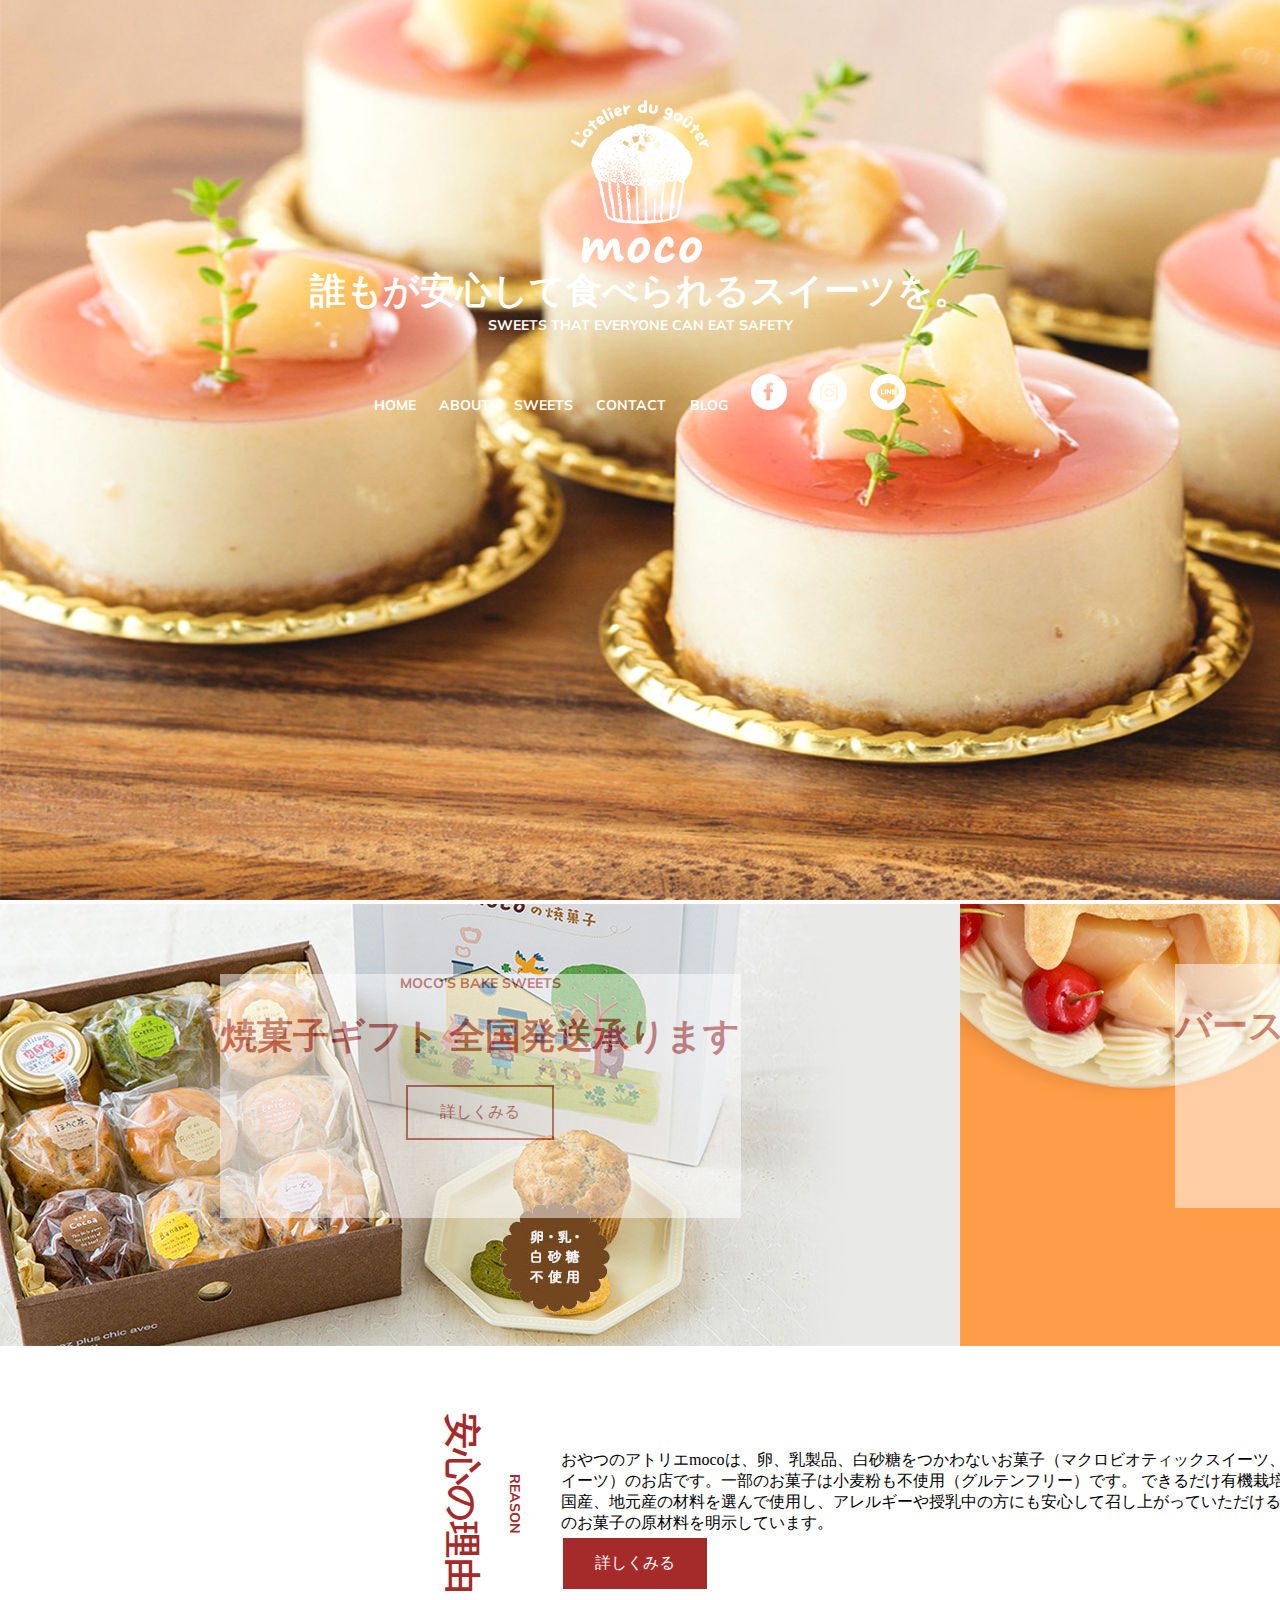
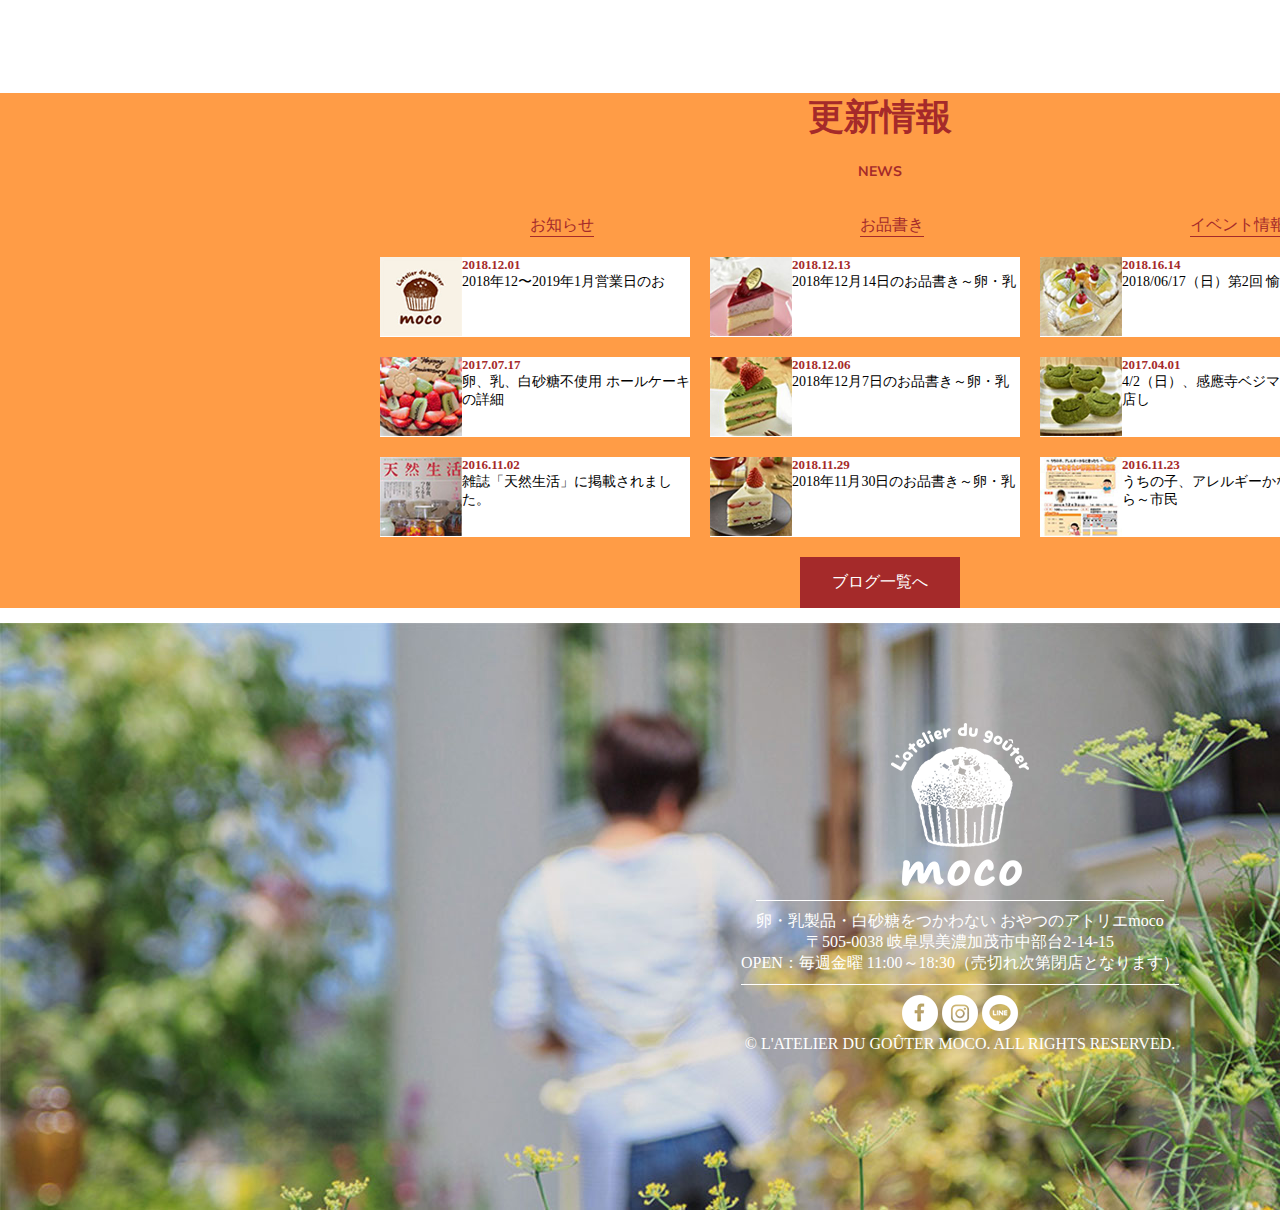
==== Duong Gia Linh/index.html @ c51d305a "Learn attribute css and html" ====
<!DOCTYPE HTML>
<html>

<head>
    <meta charset=UTF-8>
    <link rel="stylesheet" type="text/css" href="style.css" />
    <title>Dessert Food Website</title>
</head>

<body>
    <!--header-->
    <header>
        <div class="wrapper">
            <img class="myslide" name="slide"/>
            <div class="text-wrapper">
                <img src="img/logo.png" />
                <h1 class="font-YuMincho">誰もが安心して食べられるスイーツを。</h1>
                <h2 class="text-English">SWEETS THAT EVERYONE CAN EAT SAFETY</h2>
                <ul class="nav">
                    <li><a href="index.html">HOME</a></li>
                    <li><a>ABOUT</a></li>
                    <li><a href="sweets.html">SWEETS</a></li>
                    <li><a>CONTACT</a></li>
                    <li><a>BLOG</a></li>
                    <li><a class="icon" href="#"><img src="./img/fb.png"></a></li>
                    <li><a class="icon" href="#"><img src="./img/insta.png"></a></li>
                    <li><a class="icon" href="#"><img src="./img/line.png"></a></li>
                </ul>
                </div>
            </div>
    </header>

    <!--Content-->

    <div class="divmoco">
        <div class="left">
            <img src="./img/img_index/bg_bake-left.jpg" />
            <img class="imglabel" src="./img/img_index/labelright.png">
            <div class="text-wrapperleft border">
                <h1 class="article text-English">MOCO'S BAKE SWEETS</h1>
                <h2 class="article font-YuMincho">焼菓子ギフト
                    全国発送承ります</h2>
                <button class="button button1">詳しくみる</button>
            </div>
        </div class="right">
        <img src="./img/img_index/bg_bake-right.jpg" />
        <div class="text-wrapperright border">
            <h1 class="article text-English">MOCO'S ORIGINAL BIRTHDAY CAKE</h1>
            <h2 class="article font-YuMincho">バースデーケーキ
                ご予約承ります</h2>
            <button class="button button1">詳しくみる</button>
        </div>

        <div>

            <div class="centered">
                <div class="text-rotate">
                    <h1 class="article text-English">REASON</h1>
                    <h2 class="article font-YuMincho">安心の理由</h2>
                </div>
                <p class="content-small-fontsize">おやつのアトリエmocoは、卵、乳製品、白砂糖をつかわないお菓子（マクロビオティックスイーツ、ビーガンスイーツ）のお店です。一部のお菓子は小麦粉も不使用（グルテンフリー）です。
                    できるだけ有機栽培や無農薬、国産、地元産の材料を選んで使用し、アレルギーや授乳中の方にも安心して召し上がっていただけるよう、すべてのお菓子の原材料を明示しています。</p>
                <button class="button">詳しくみる</button>
            </div>


            <div class="section-news ">
                <div class="centered">
                    <h2 class="article font-YuMincho">更新情報</h2>
                    <h3 class="article text-English">NEWS</h3>
                    <div class="flex-column">
                        <div class="column-1">
                            <p class="underline">お知らせ</p>
                            <div class="bordernews">
                                <img class="imgnews" src="./img/img_index/box1-1.jpg">
                                <p class="date">2018.12.01</p>
                                <p>2018年12〜2019年1月営業日のお</p>
                            </div>
                            
                                <div class="bordernews">
                                    <img class="imgnews" src="./img/img_index/box1-2.jpg">
                                    <p class="date">2017.07.17</p>
                                    <p>卵、乳、白砂糖不使用 ホールケーキの詳細</p>
                                </div>
                            
                            <div class="bordernews">
                                <img class="imgnews" src="./img/img_index/box1-3.jpg">
                                <p class="date ">2016.11.02</p>
                                <p>雑誌「天然生活」に掲載されました。</p>
                            </div>
                        </div>

                        <div class=" column-2">
                            <p class="underline">お品書き</p>
                            <div class="bordernews">
                                <img class="imgnews" src="./img/img_index/box2-1.jpg">
                                <p class="date">2018.12.13</p>
                                <p >2018年12月14日のお品書き～卵・乳</p>
                            </div>
                            <div class="bordernews">
                                <img class="imgnews" src="./img/img_index/box2-2.jpg">
                                <p class="date">2018.12.06</p>
                                <p>2018年12月7日のお品書き～卵・乳</p>
                            </div>
                            <div class="bordernews">
                                <img class="imgnews" src="./img/img_index/box2-3.jpg">
                                <p class="date">2018.11.29</p>
                                <p >2018年11月30日のお品書き～卵・乳</p>
                            </div>
                        </div>

                        <div class="column-3">
                            <p class="underline">イベント情報</p>
                            <div class="bordernews">
                                <img class="imgnews" src="./img/img_index/box3-1.jpg">
                                <p class="date">2018.16.14</p>
                                <p>2018/06/17（日）第2回 愉しい</p>
                            </div>
                            <div class="bordernews">
                                <img class="imgnews" src="./img/img_index/box3-2.jpg">
                                <p class="date">2017.04.01</p>
                                <p>4/2（日）、感應寺ベジマルシェに出店し</p>
                            </div>
                            <div class="bordernews">
                                <img class="imgnews" src="./img/img_index/box3-3.jpg">
                                <p class="date">2016.11.23</p>
                                <p>うちの子、アレルギーかなと思ったら～市民</p>
                            </div>
                        </div>
                    </div>
                    <button class="button button-center">ブログ一覧へ</button>
                </div>
            </div>
            <!--footer-->
            <footer>
                <div class="wrapper">
                    <img src="./img/footer.jpg" />
                    <div class="text-wrapper content-small-fontsize">
                        <img src="img/logo.png" />
                        <p><span class="overline">卵・乳製品・白砂糖をつかわない おやつのアトリエmoco</span></p>
                        <p>〒505-0038 岐阜県美濃加茂市中部台2-14-15</p>
                        <p><span class="underline">OPEN：毎週金曜 11:00～18:30（売切れ次第閉店となります）</span></p>
                        <p class="list-icon">
                            <a class="icon" href="#"><img src="./img/fb.png"></a>
                            <a class="icon" href="#"><img src="./img/insta.png"></a>
                            <a class="icon" href="#"><img src="./img/line.png"></a>
                        </p>
                        <p>© L'ATELIER DU GOÛTER MOCO. ALL RIGHTS RESERVED.</p>
                    </div>
                </div>
            </footer>
            <!--Scripts-->
            <script src="scripts.js"></script>
</body>

</html>
---- Duong Gia Linh/style.css ----
@import url('https://fonts.googleapis.com/css?family=Muli');


* {
    margin: 0;
    padding: 0;
}

.wrapper {
    position: relative;
    background-repeat: no-repeat;
    background-size: cover;
}

header,footer {
    color: white;
}
.myslide{
    height: 100vh;
    width: 1920px;
}
.divmoco {
    position: relative;
    width: 1920px;
    height: 424px;
}



body {
    background-color: white;
    text-decoration: none;
    font-family: 'Yu Gothic', san-serif;
    font-weight: 500;
    font-size: 14px;
}


.text-center {
    width: 700px;
    margin-left: auto;
    margin-right: auto;
}



.right {
    position: relative;
    width: 960px;
    float: right;

}

.text-wrapperright {
    position: absolute;
    top: 40px;
    bottom: 0;
    left: 950px;
    right: 0;
    margin: 20px auto;
    text-align: center;
}

.nav a {
    display: inline-block;
    padding: 10px;
    margin-top: 30px;
}

.text-English{
    text-decoration: none;
    font-family: 'Muli', sans-serif;
    font-weight: bold;
    font-size: 14px;
}

a {
    color: white;
    text-decoration: none;
    font-family: 'Muli', sans-serif;
    font-weight: bold;
    font-size: 14px;
}

.nav li {
    display: inline;
}

.article {
    color: brown;
    text-align: center;
    padding-bottom: 20px;
}

.article-Sweet {
    color: brown;
    font-size: 36px;
    text-align: center;
    
}

.date {
    color: brown;
    text-align: left;
    font-size: 13px;
    font-weight: bold;
}

.title-Sweet {
    font-weight: bold;
    font-size: 20.37px;
    color: brown;   
}

.text-wrapper{
    position: absolute;
    top: 100px;
    bottom: 100px;
    left: 100px;
    right: 100px;
    margin: 0 auto;
    text-align: center;

}

.left {
    position: relative;
    width: 960px;
    float: left;

}

.text-wrapperleft {
    position: absolute;
    top: 50px;
    bottom: 0px;
    left: 0;
    right: 0;
    margin: 20px auto;
    text-align: center;
}

.button {
    background-color: brown;
    border: none;
    color: white;
    padding: 15px 32px;
    text-align: center;
    text-decoration: none;
    display: inline-block;
    font-size: 16px;
    margin: 4px 2px;
    cursor: pointer;
    font-family: 'Yu Gothic', san-serif;
    font-weight: 500;

}

.button1 {
    background-color: white;
    color: brown;
    border: 2px solid brown;
}

span.overline {
    display: inline-block;
    border-top: 1px solid white;
    padding-top: 10px;
    margin-top: 10px;
}

span.underline {
    display: inline-block;
    border-bottom: 1px solid white;
    padding-bottom: 10px;
    margin-bottom: 10px;

}

.imgright {
    float: right;
    width: 301px;
    height: 440px;
    margin: 10px;
    padding-left: 20px;
}

.para {
    clear: both;
}

.imgleft {
    float: left;
    width: 301px;
    height: 440px;
    margin-left: 10px;
    padding-right: 20px;
    
}

.imgnews {
    width: 82px;
    height: 79px;
    float: left;
}

p.underline {
    display: inline-block;
    border-bottom: 1px solid brown;
    color: brown;
    font-size: 16px;
    margin: 15px 0 0 150px;
    
}

p.dottedbaked {
    display: inline-block;
    border-bottom: 1px dashed brown;
    padding-bottom: 2px;
    color: brown;
    font-size: 16px;
}


p.dottedvoice {
    display: inline-block;
    border-bottom: 1px dashed gray;
    padding-bottom: 2px;
    color: brown;
    font-size: 16px;
}

.border{
    border-width: 3px;
    border-style: 1px solid white;
    width: 521px;
    height: 244px;
    text-align: center;
    background-color: #fff;
    opacity: 0.5;
}

.bordernews{
    border-width: 5px;
    border-style: 5px solid gray;
    width: 310px;
    height: 80px;
    text-align: left;
    background-color: #fff;
    margin: 20px 0 20px 0;
}

.bordervoice{
    border-width: 3px;
    border-style: 5px solid darkgray;
    height:500px;
    width: 300px;
    text-align: center;
    align-items: center;
   
}

.aside{
    position: absolute;
}

.text-rotate {
    float: left;
    position: relative;
    transform: rotate(90deg);
    -webkit-transform: rotate(90deg);
    -ms-transform: rotate(90deg);
    -moz-transform: rotate(90deg);
}

.content-small-fontsize {
    font-size: 16px;
}

.flex-column {
    display: grid;
    justify-content: space-between;
    width: 900px;
    grid-template-columns: 300px 300px 300px;
    align-items: center;
    grid-column-gap: 30px;
    grid-row-gap: 25px;
}


.section-news {
    background-color: #FF9C46;
    background-repeat: no-repeat;
    background-position: center;
    background-size: auto;
}

.font-YuMincho {
    text-decoration: none;
    font-family: 'Yu Mincho', serif;
    font-size: 36px;
}
.imglabel{
    margin: -400px 50px 50px 500px;
}
.centered {
    margin: 15px auto;
    width:1000px;
    margin-left: 380px;
    margin-top: 100px;
}

.button-center {
    display: block;
    margin: 0 auto;
}

.imgvoice{
    float: none;
    margin: 15px 15px 15px 15px;
}
@media only screen and (max-width: 768px) {

}

@media
only screen and (-webkit-min-device-pixel-ratio: 2),
only screen and (   min--moz-device-pixel-ratio: 2),
only screen and (     -o-min-device-pixel-ratio: 2/1),
only screen and (        min-device-pixel-ratio: 2),
only screen and (                min-resolution: 192dpi),
only screen and (                min-resolution: 2dppx) { 

  /* Retina-specific stuff here */

}
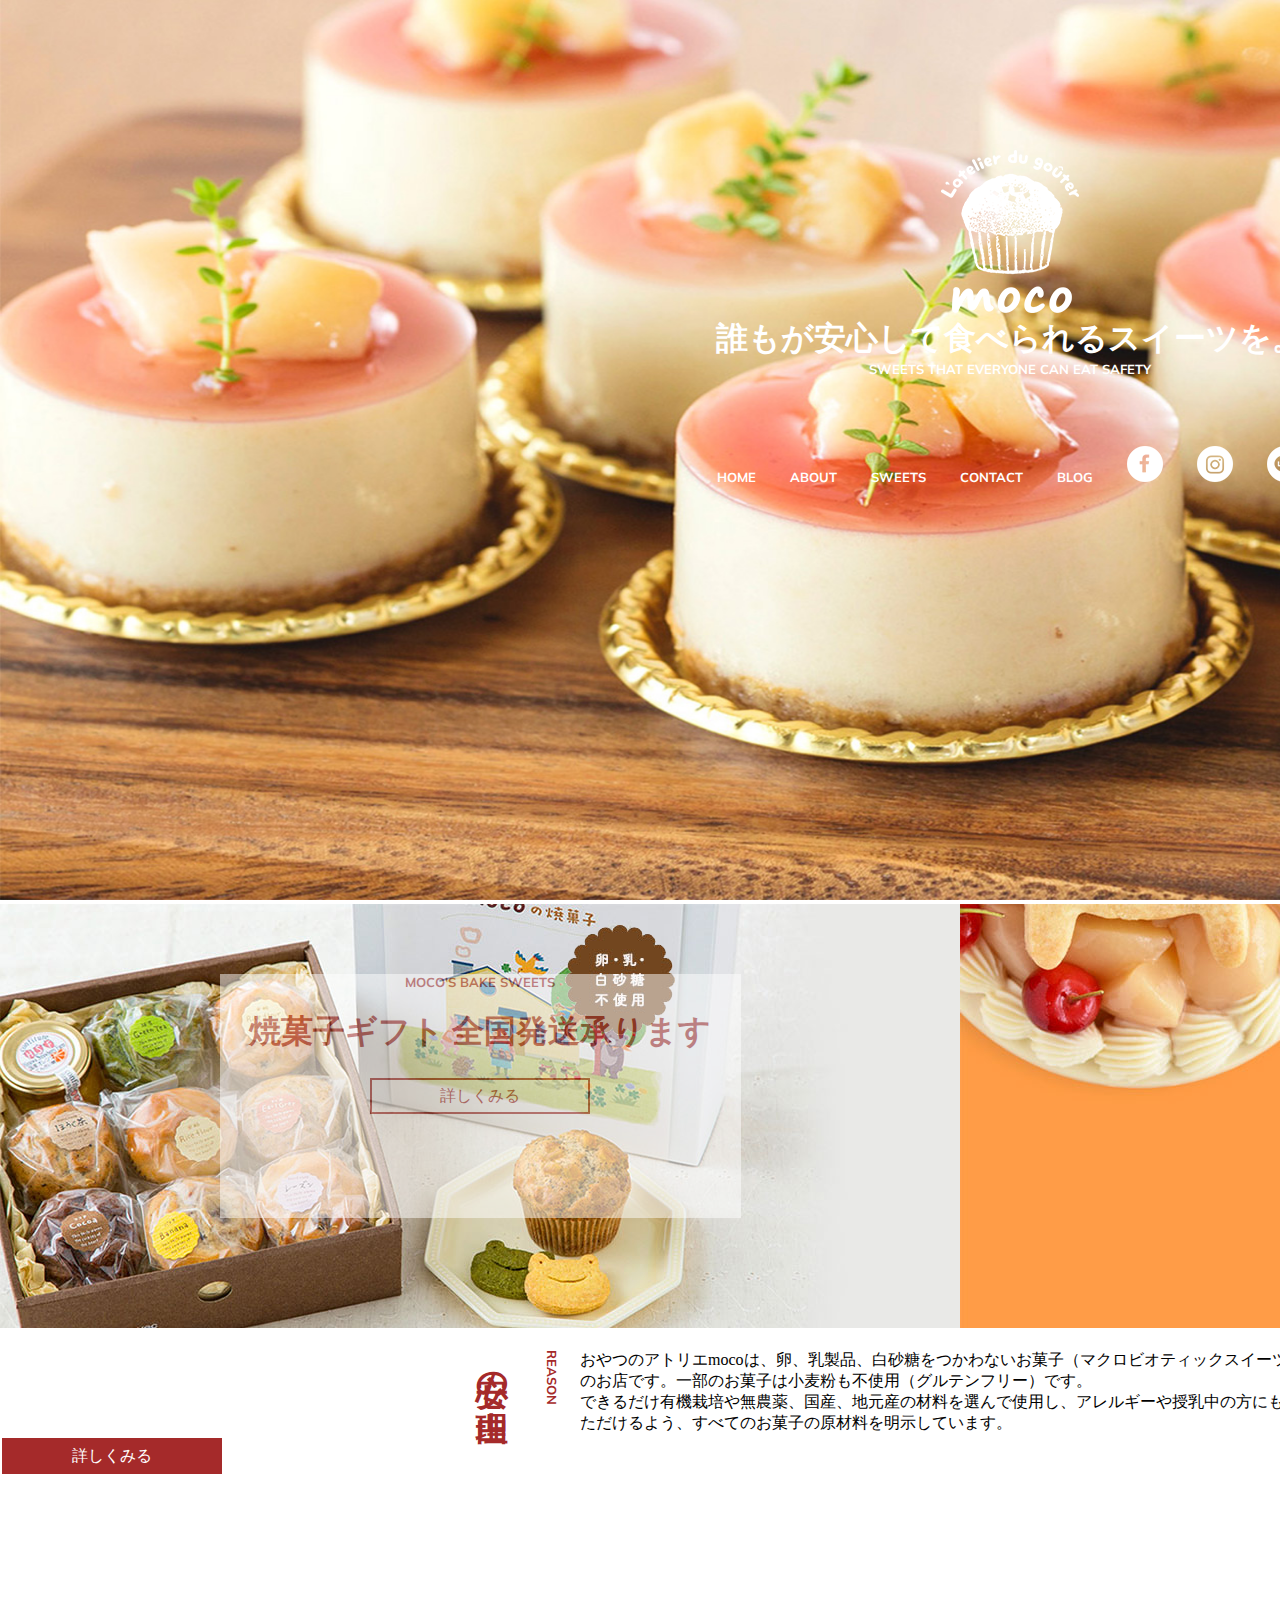
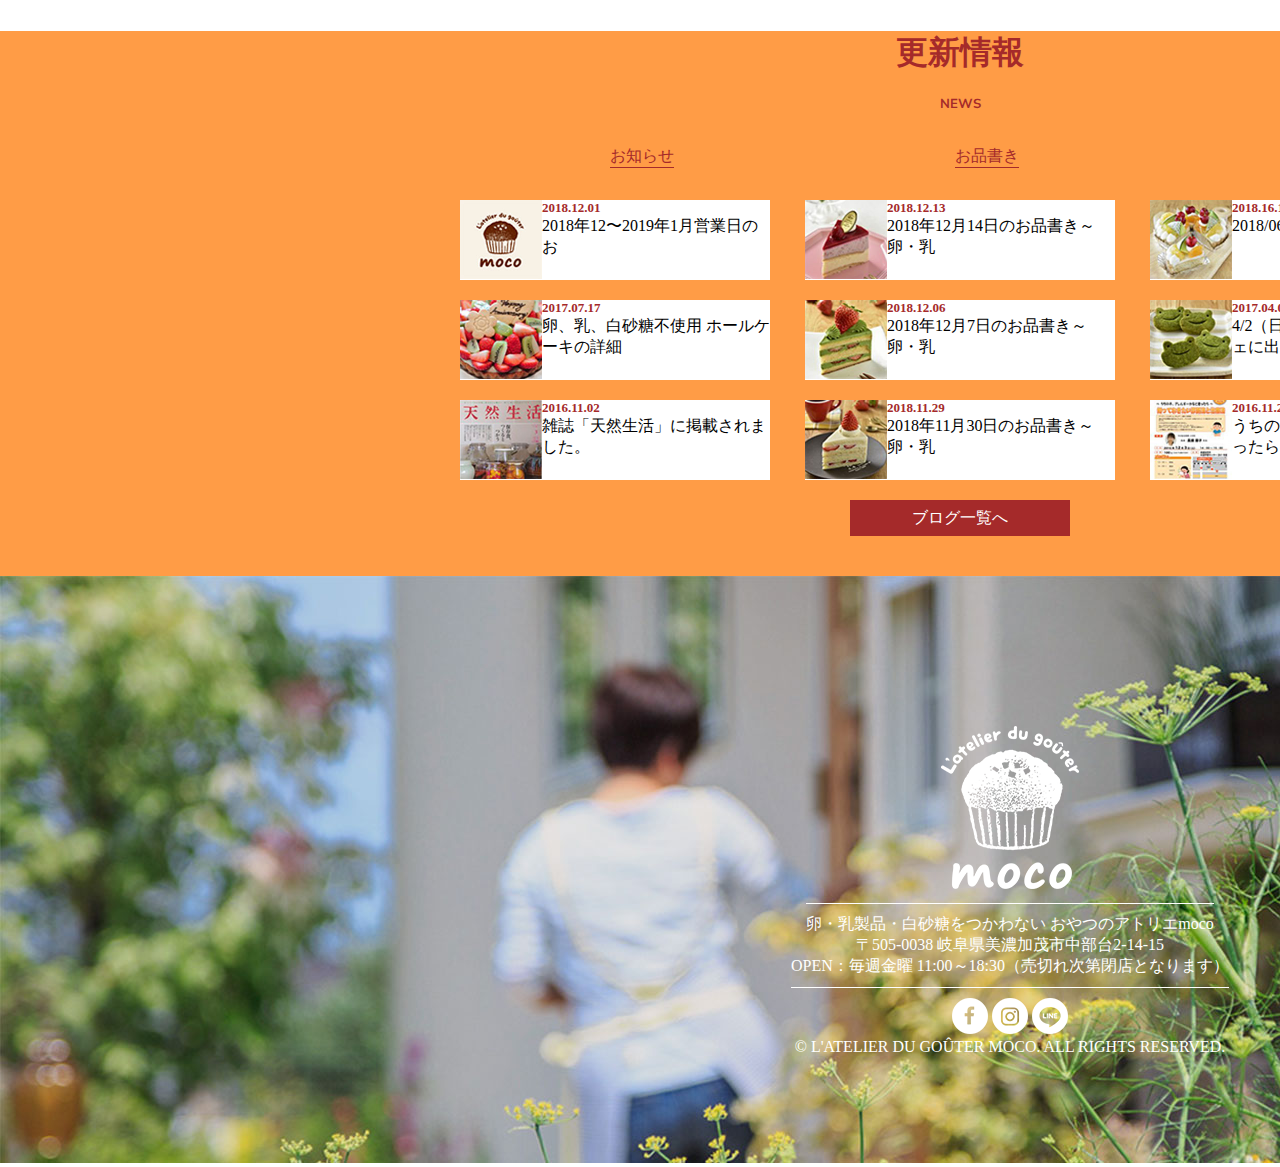
==== commit 738ff4d6: "modify website in mobile and responsive layout" ====
--- a/Duong Gia Linh/index.html
+++ b/Duong Gia Linh/index.html
@@ -1,156 +1,168 @@
 <!DOCTYPE HTML>
-<html>
+<html lang="ja">
 
 <head>
-    <meta charset=UTF-8>
+    <meta charset="UTF-8" />
+    <meta content="width=device-width, initial-scale=1" name="viewport" />
     <link rel="stylesheet" type="text/css" href="style.css" />
     <title>Dessert Food Website</title>
 </head>
 
 <body>
+
     <!--header-->
     <header>
         <div class="wrapper">
-            <img class="myslide" name="slide"/>
+            <img class="myslide" name="slide" alt="slides" />
             <div class="text-wrapper">
-                <img src="img/logo.png" />
+                <img class="imglogo" src="img/logo.png" alt="logo" />
                 <h1 class="font-YuMincho">誰もが安心して食べられるスイーツを。</h1>
                 <h2 class="text-English">SWEETS THAT EVERYONE CAN EAT SAFETY</h2>
-                <ul class="nav">
-                    <li><a href="index.html">HOME</a></li>
-                    <li><a>ABOUT</a></li>
-                    <li><a href="sweets.html">SWEETS</a></li>
-                    <li><a>CONTACT</a></li>
-                    <li><a>BLOG</a></li>
-                    <li><a class="icon" href="#"><img src="./img/fb.png"></a></li>
-                    <li><a class="icon" href="#"><img src="./img/insta.png"></a></li>
-                    <li><a class="icon" href="#"><img src="./img/line.png"></a></li>
-                </ul>
-                </div>
+                <nav class="nav">
+                    <a href="#" class="menu-icon"></a>
+                    <ul>
+                        <li><a href="index.html">HOME</a></li>
+                        <li><a>ABOUT</a></li>
+                        <li><a href="sweets.html">SWEETS</a></li>
+                        <li><a>CONTACT</a></li>
+                        <li><a>BLOG</a></li>
+                        <li><a class="icon" href="#"><img src="./img/fb.png" alt="fb"></a></li>
+                        <li><a class="icon" href="#"><img src="./img/insta.png" alt="insta"></a></li>
+                        <li><a class="icon" href="#"><img src="./img/line.png" alt="line"></a></li>
+                    </ul>
+                </nav>
             </div>
+        </div>
     </header>
 
     <!--Content-->
+    <!--Right-Left-Image-Content-->
 
     <div class="divmoco">
         <div class="left">
-            <img src="./img/img_index/bg_bake-left.jpg" />
-            <img class="imglabel" src="./img/img_index/labelright.png">
+            <img class="imgleftbake" src="./img/img_index/bg_bake-left.jpg" alt="bakeleft" />
+            <div class="text-wrapper">
+                <img class="imglabel" src="./img/img_index/labelright.png" alt="labelright">
+            </div>
             <div class="text-wrapperleft border">
                 <h1 class="article text-English">MOCO'S BAKE SWEETS</h1>
                 <h2 class="article font-YuMincho">焼菓子ギフト
                     全国発送承ります</h2>
                 <button class="button button1">詳しくみる</button>
             </div>
-        </div class="right">
-        <img src="./img/img_index/bg_bake-right.jpg" />
-        <div class="text-wrapperright border">
-            <h1 class="article text-English">MOCO'S ORIGINAL BIRTHDAY CAKE</h1>
-            <h2 class="article font-YuMincho">バースデーケーキ
-                ご予約承ります</h2>
-            <button class="button button1">詳しくみる</button>
         </div>
+        <div class="right">
+            <img class="imgrightbake" src="./img/img_index/bg_bake-right.jpg" alt="bakeright" />
+            <div class="text-wrapperright border">
+                <h1 class="article text-English">MOCO'S ORIGINAL BIRTHDAY CAKE</h1>
+                <h2 class="article font-YuMincho">バースデーケーキ
+                    ご予約承ります</h2>
+                <button class="button button1">詳しくみる</button>
+            </div>
+        </div>
+    </div>
 
-        <div>
+    <!--REASON-Content-->
+    <div class="divreason">
+        <div class="section-reason">
+            <div class="centered">
+                <h1 class="article font-YuMincho text-rotate">安心の理由</h1>
+                <h1 class="article text-English text-rotate">REASON</h1>
+                <p class="content-small-fontsize">おやつのアトリエmocoは、卵、乳製品、白砂糖をつかわないお菓子（マクロビオティックスイーツ、ビーガンスイーツ）のお店です。一部のお菓子は小麦粉も不使用（グルテンフリー）です。
+                    <br>できるだけ有機栽培や無農薬、国産、地元産の材料を選んで使用し、アレルギーや授乳中の方にも安心して召し上がっていただけるよう、すべてのお菓子の原材料を明示しています。</p>
+            </div>
+            <button class="button">詳しくみる</button>
+        </div>
+    </div>
+    <!--NEWS-Content-->
+    <div class="section-news">
+        <div class="centered">
+            <h2 class="article font-YuMincho">更新情報</h2>
+            <h3 class="article text-English">NEWS</h3>
+            <div class="flex-column">
+                <div class="column-1">
+                    <p class="underline">お知らせ</p>
+                    <div class="bordernews">
+                        <img class="imgnews" src="./img/img_index/box1-1.jpg" alt="box1-1">
+                        <p class="date">2018.12.01</p>
+                        <p>2018年12〜2019年1月営業日のお</p>
+                    </div>
 
-            <div class="centered">
-                <div class="text-rotate">
-                    <h1 class="article text-English">REASON</h1>
-                    <h2 class="article font-YuMincho">安心の理由</h2>
+                    <div class="bordernews">
+                        <img class="imgnews" src="./img/img_index/box1-2.jpg" alt="box1-2">
+                        <p class="date">2017.07.17</p>
+                        <p>卵、乳、白砂糖不使用 ホールケーキの詳細</p>
+                    </div>
+
+                    <div class="bordernews">
+                        <img class="imgnews" src="./img/img_index/box1-3.jpg" alt="box1-3">
+                        <p class="date ">2016.11.02</p>
+                        <p>雑誌「天然生活」に掲載されました。</p>
+                    </div>
                 </div>
-                <p class="content-small-fontsize">おやつのアトリエmocoは、卵、乳製品、白砂糖をつかわないお菓子（マクロビオティックスイーツ、ビーガンスイーツ）のお店です。一部のお菓子は小麦粉も不使用（グルテンフリー）です。
-                    できるだけ有機栽培や無農薬、国産、地元産の材料を選んで使用し、アレルギーや授乳中の方にも安心して召し上がっていただけるよう、すべてのお菓子の原材料を明示しています。</p>
-                <button class="button">詳しくみる</button>
-            </div>
 
+                <div class=" column-2">
+                    <p class="underline">お品書き</p>
+                    <div class="bordernews">
+                        <img class="imgnews" src="./img/img_index/box2-1.jpg" alt="box2-1">
+                        <p class="date">2018.12.13</p>
+                        <p>2018年12月14日のお品書き～卵・乳</p>
+                    </div>
+                    <div class="bordernews">
+                        <img class="imgnews" src="./img/img_index/box2-2.jpg" alt="box2-2">
+                        <p class="date">2018.12.06</p>
+                        <p>2018年12月7日のお品書き～卵・乳</p>
+                    </div>
+                    <div class="bordernews">
+                        <img class="imgnews" src="./img/img_index/box2-3.jpg" alt="box2-3">
+                        <p class="date">2018.11.29</p>
+                        <p>2018年11月30日のお品書き～卵・乳</p>
+                    </div>
+                </div>
 
-            <div class="section-news ">
-                <div class="centered">
-                    <h2 class="article font-YuMincho">更新情報</h2>
-                    <h3 class="article text-English">NEWS</h3>
-                    <div class="flex-column">
-                        <div class="column-1">
-                            <p class="underline">お知らせ</p>
-                            <div class="bordernews">
-                                <img class="imgnews" src="./img/img_index/box1-1.jpg">
-                                <p class="date">2018.12.01</p>
-                                <p>2018年12〜2019年1月営業日のお</p>
-                            </div>
-                            
-                                <div class="bordernews">
-                                    <img class="imgnews" src="./img/img_index/box1-2.jpg">
-                                    <p class="date">2017.07.17</p>
-                                    <p>卵、乳、白砂糖不使用 ホールケーキの詳細</p>
-                                </div>
-                            
-                            <div class="bordernews">
-                                <img class="imgnews" src="./img/img_index/box1-3.jpg">
-                                <p class="date ">2016.11.02</p>
-                                <p>雑誌「天然生活」に掲載されました。</p>
-                            </div>
-                        </div>
-
-                        <div class=" column-2">
-                            <p class="underline">お品書き</p>
-                            <div class="bordernews">
-                                <img class="imgnews" src="./img/img_index/box2-1.jpg">
-                                <p class="date">2018.12.13</p>
-                                <p >2018年12月14日のお品書き～卵・乳</p>
-                            </div>
-                            <div class="bordernews">
-                                <img class="imgnews" src="./img/img_index/box2-2.jpg">
-                                <p class="date">2018.12.06</p>
-                                <p>2018年12月7日のお品書き～卵・乳</p>
-                            </div>
-                            <div class="bordernews">
-                                <img class="imgnews" src="./img/img_index/box2-3.jpg">
-                                <p class="date">2018.11.29</p>
-                                <p >2018年11月30日のお品書き～卵・乳</p>
-                            </div>
-                        </div>
-
-                        <div class="column-3">
-                            <p class="underline">イベント情報</p>
-                            <div class="bordernews">
-                                <img class="imgnews" src="./img/img_index/box3-1.jpg">
-                                <p class="date">2018.16.14</p>
-                                <p>2018/06/17（日）第2回 愉しい</p>
-                            </div>
-                            <div class="bordernews">
-                                <img class="imgnews" src="./img/img_index/box3-2.jpg">
-                                <p class="date">2017.04.01</p>
-                                <p>4/2（日）、感應寺ベジマルシェに出店し</p>
-                            </div>
-                            <div class="bordernews">
-                                <img class="imgnews" src="./img/img_index/box3-3.jpg">
-                                <p class="date">2016.11.23</p>
-                                <p>うちの子、アレルギーかなと思ったら～市民</p>
-                            </div>
-                        </div>
+                <div class="column-3">
+                    <p class="underline">イベント情報</p>
+                    <div class="bordernews">
+                        <img class="imgnews" src="./img/img_index/box3-1.jpg" alt="box3-1">
+                        <p class="date">2018.16.14</p>
+                        <p>2018/06/17（日）第2回 愉しい</p>
                     </div>
-                    <button class="button button-center">ブログ一覧へ</button>
+                    <div class="bordernews">
+                        <img class="imgnews" src="./img/img_index/box3-2.jpg" alt="box3-2">
+                        <p class="date">2017.04.01</p>
+                        <p>4/2（日）、感應寺ベジマルシェに出店し</p>
+                    </div>
+                    <div class="bordernews">
+                        <img class="imgnews" src="./img/img_index/box3-3.jpg" alt="box3-3">
+                        <p class="date">2016.11.23</p>
+                        <p>うちの子、アレルギーかなと思ったら～市民</p>
+                    </div>
                 </div>
             </div>
-            <!--footer-->
-            <footer>
-                <div class="wrapper">
-                    <img src="./img/footer.jpg" />
-                    <div class="text-wrapper content-small-fontsize">
-                        <img src="img/logo.png" />
-                        <p><span class="overline">卵・乳製品・白砂糖をつかわない おやつのアトリエmoco</span></p>
-                        <p>〒505-0038 岐阜県美濃加茂市中部台2-14-15</p>
-                        <p><span class="underline">OPEN：毎週金曜 11:00～18:30（売切れ次第閉店となります）</span></p>
-                        <p class="list-icon">
-                            <a class="icon" href="#"><img src="./img/fb.png"></a>
-                            <a class="icon" href="#"><img src="./img/insta.png"></a>
-                            <a class="icon" href="#"><img src="./img/line.png"></a>
-                        </p>
-                        <p>© L'ATELIER DU GOÛTER MOCO. ALL RIGHTS RESERVED.</p>
-                    </div>
+            <button class="button button-center">ブログ一覧へ</button>
+        </div>
+    </div>
+
+    <!--footer-->
+    <footer>
+        <div class="wrapper">
+            <img class="footer" src="./img/footer.jpg" alt="footer" />
+            <div class="text-wrapper">
+                <img class="imglogo" src="img/logo.png" alt="logo" />
+                <p><span class="overline">卵・乳製品・白砂糖をつかわない おやつのアトリエmoco</span></p>
+                <p>〒505-0038 岐阜県美濃加茂市中部台2-14-15</p>
+                <p><span class="underline">OPEN：毎週金曜 11:00～18:30（売切れ次第閉店となります）</span></p>
+                <div class="list-icon">
+                    <a class="icon" href="#"><img src="./img/fb.png" alt="fb"></a>
+                    <a class="icon" href="#"><img src="./img/insta.png" alt="insta"></a>
+                    <a class="icon" href="#"><img src="./img/line.png" alt="line"></a>
                 </div>
-            </footer>
-            <!--Scripts-->
-            <script src="scripts.js"></script>
+                <p>© L'ATELIER DU GOÛTER MOCO. ALL RIGHTS RESERVED.</p>
+            </div>
+        </div>
+    </footer>
+    <!--Script-->
+    <script src="scripts.js"></script>
 </body>
 
 </html>--- a/Duong Gia Linh/style.css
+++ b/Duong Gia Linh/style.css
@@ -1,5 +1,4 @@
 @import url('https://fonts.googleapis.com/css?family=Muli');
-
 
 * {
     margin: 0;
@@ -12,19 +11,27 @@
     background-size: cover;
 }
 
-header,footer {
+header,
+footer {
     color: white;
 }
-.myslide{
+
+.myslide {
     height: 100vh;
     width: 1920px;
 }
+
 .divmoco {
     position: relative;
     width: 1920px;
     height: 424px;
 }
 
+.divreason {
+    position: relative;
+    width: 1920px;
+    height: 303px;
+}
 
 
 body {
@@ -32,17 +39,9 @@
     text-decoration: none;
     font-family: 'Yu Gothic', san-serif;
     font-weight: 500;
-    font-size: 14px;
-}
-
-
-.text-center {
-    width: 700px;
-    margin-left: auto;
-    margin-right: auto;
-}
-
-
+    font-size: 16px;
+    width: 1920px;
+}
 
 .right {
     position: relative;
@@ -51,11 +50,15 @@
 
 }
 
+.menu-icon {
+    display: hidden;
+}
+
 .text-wrapperright {
     position: absolute;
     top: 40px;
     bottom: 0;
-    left: 950px;
+    left: 200px;
     right: 0;
     margin: 20px auto;
     text-align: center;
@@ -63,15 +66,15 @@
 
 .nav a {
     display: inline-block;
-    padding: 10px;
-    margin-top: 30px;
-}
-
-.text-English{
+    padding: 15px;
+    margin-top: 10px;
+}
+
+.text-English {
     text-decoration: none;
     font-family: 'Muli', sans-serif;
     font-weight: bold;
-    font-size: 14px;
+    font-size: 13px;
 }
 
 a {
@@ -79,7 +82,7 @@
     text-decoration: none;
     font-family: 'Muli', sans-serif;
     font-weight: bold;
-    font-size: 14px;
+    font-size: 13px;
 }
 
 .nav li {
@@ -96,7 +99,7 @@
     color: brown;
     font-size: 36px;
     text-align: center;
-    
+
 }
 
 .date {
@@ -109,16 +112,16 @@
 .title-Sweet {
     font-weight: bold;
     font-size: 20.37px;
-    color: brown;   
-}
-
-.text-wrapper{
+    color: brown;
+}
+
+.text-wrapper {
     position: absolute;
-    top: 100px;
-    bottom: 100px;
-    left: 100px;
+    top: 150px;
+    bottom: 200px;
+    left: 200px;
     right: 100px;
-    margin: 0 auto;
+    margin: 0 15px 15px 15px;
     text-align: center;
 
 }
@@ -144,7 +147,7 @@
     background-color: brown;
     border: none;
     color: white;
-    padding: 15px 32px;
+    padding: 5px 32px;
     text-align: center;
     text-decoration: none;
     display: inline-block;
@@ -153,6 +156,8 @@
     cursor: pointer;
     font-family: 'Yu Gothic', san-serif;
     font-weight: 500;
+    width: 220px;
+    height: 36px;
 
 }
 
@@ -160,6 +165,7 @@
     background-color: white;
     color: brown;
     border: 2px solid brown;
+
 }
 
 span.overline {
@@ -195,7 +201,7 @@
     height: 440px;
     margin-left: 10px;
     padding-right: 20px;
-    
+
 }
 
 .imgnews {
@@ -209,8 +215,8 @@
     border-bottom: 1px solid brown;
     color: brown;
     font-size: 16px;
-    margin: 15px 0 0 150px;
-    
+    margin: 15px 0 12px 150px;
+
 }
 
 p.dottedbaked {
@@ -219,6 +225,7 @@
     padding-bottom: 2px;
     color: brown;
     font-size: 16px;
+    margin-top: 10px;
 }
 
 
@@ -230,7 +237,7 @@
     font-size: 16px;
 }
 
-.border{
+.border {
     border-width: 3px;
     border-style: 1px solid white;
     width: 521px;
@@ -240,7 +247,7 @@
     opacity: 0.5;
 }
 
-.bordernews{
+.bordernews {
     border-width: 5px;
     border-style: 5px solid gray;
     width: 310px;
@@ -250,27 +257,33 @@
     margin: 20px 0 20px 0;
 }
 
-.bordervoice{
+.bordervoice {
     border-width: 3px;
-    border-style: 5px solid darkgray;
-    height:500px;
+    border-style: 5px solid #8795a1;
+    box-shadow: 1px 1px 1px #4C4843;
+    height: 560px;
     width: 300px;
     text-align: center;
-    align-items: center;
-   
-}
-
-.aside{
-    position: absolute;
+    margin: 20px 0 20px 0;
+    padding-left: 20px;
+
 }
 
 .text-rotate {
     float: left;
-    position: relative;
-    transform: rotate(90deg);
-    -webkit-transform: rotate(90deg);
-    -ms-transform: rotate(90deg);
-    -moz-transform: rotate(90deg);
+    writing-mode: vertical-rl;
+    padding-left: 10px;
+    padding-right: 20px;
+}
+
+.section-reason {
+    background-color: white;
+    background-repeat: no-repeat;
+    background-position: center;
+    background-size: cover;
+    height: 303px;
+    width: 1920px;
+    text-align: left;
 }
 
 .content-small-fontsize {
@@ -278,36 +291,50 @@
 }
 
 .flex-column {
-    display: grid;
+    display: flex;
     justify-content: space-between;
-    width: 900px;
-    grid-template-columns: 300px 300px 300px;
-    align-items: center;
-    grid-column-gap: 30px;
-    grid-row-gap: 25px;
-}
-
+    width: 1000px;
+    flex-direction: column;
+    align-items: stretch;
+    flex-wrap: nowrap;
+    flex-flow: nowrap;
+}
+
+.section-voice {
+    background-color: white;
+    background-repeat: no-repeat;
+    background-position: center;
+    background-size: cover;
+    height: 750px;
+    width: 1920px;
+}
 
 .section-news {
     background-color: #FF9C46;
     background-repeat: no-repeat;
     background-position: center;
-    background-size: auto;
+    background-size: cover;
+    height: 545px;
+    width: 1920px;
 }
 
 .font-YuMincho {
     text-decoration: none;
     font-family: 'Yu Mincho', serif;
-    font-size: 36px;
-}
-.imglabel{
-    margin: -400px 50px 50px 500px;
-}
+    font-size: 32px;
+}
+
+.imglabel {
+    position: absolute;
+    left: 350px;
+    bottom: 100px;
+    opacity: 1.0;
+}
+
 .centered {
-    margin: 15px auto;
-    width:1000px;
-    margin-left: 380px;
-    margin-top: 100px;
+    width: 1000px;
+    margin-left: auto;
+    margin-right: auto;
 }
 
 .button-center {
@@ -315,22 +342,733 @@
     margin: 0 auto;
 }
 
-.imgvoice{
+.imgvoice {
     float: none;
     margin: 15px 15px 15px 15px;
 }
+
+
 @media only screen and (max-width: 768px) {
 
-}
-
-@media
-only screen and (-webkit-min-device-pixel-ratio: 2),
-only screen and (   min--moz-device-pixel-ratio: 2),
-only screen and (     -o-min-device-pixel-ratio: 2/1),
-only screen and (        min-device-pixel-ratio: 2),
-only screen and (                min-resolution: 192dpi),
-only screen and (                min-resolution: 2dppx) { 
-
-  /* Retina-specific stuff here */
+    /*Breakpoint max-width:768px*/
+
+    * {
+        margin: auto;
+        max-width: 768px;
+    }
+
+    .wrapper {
+        position: relative;
+        background-repeat: no-repeat;
+        background-size: cover;
+    }
+
+    header,
+    footer {
+        color: white;
+    }
+
+    .myslide {
+        height: 100vh;
+    }
+
+    .divmoco {
+        position: relative;
+        height: -webkit-fill-available;
+    }
+
+    .divreason {
+        position: relative;
+        height: 3.03%;
+    }
+
+    body {
+        background-color: white;
+        text-decoration: none;
+        font-family: 'Yu Gothic', san-serif;
+        font-weight: 500;
+        font-size: 15px;
+    }
+
+    .imglogo {
+        width: 15%;
+        height: 20%;
+    }
+
+    .right {
+        position: relative;
+        width: 100%;
+
+    }
+
+    .text-wrapperright {
+        position: absolute;
+        top: 10%;
+        bottom: 0;
+        left: 0;
+        right: 0;
+        margin: 0 auto;
+    }
+
+    .text-English {
+        text-decoration: none;
+        font-family: 'Muli', sans-serif;
+        font-weight: bold;
+        font-size: 20px;
+    }
+
+    .article {
+        color: brown;
+        text-align: center;
+        padding-bottom: 5%;
+    }
+
+    .article-Sweet {
+        color: brown;
+        font-size: 30px;
+        text-align: center;
+
+    }
+
+    .date {
+        color: brown;
+        text-align: left;
+        font-size: 12px;
+        font-weight: bold;
+    }
+
+    .title-Sweet {
+        font-weight: bold;
+        font-size: 18px;
+        color: brown;
+    }
+
+    .text-wrapper {
+        position: absolute;
+        top: 15%;
+        bottom: 20%;
+        left: 200px;
+        right: 10%;
+        margin: 0 15px 15px 15px;
+        text-align: center;
+    }
+
+    .left {
+        position: relative;
+        width: 50%;
+
+    }
+
+    .text-wrapperleft {
+        position: absolute;
+        top: 5%;
+        bottom: 0;
+        left: 50%;
+        right: 0;
+        margin: 0 auto;
+    }
+
+    .button {
+        background-color: brown;
+        border: none;
+        color: white;
+        padding: 5px 30px;
+        text-align: center;
+        text-decoration: none;
+        display: inline-block;
+        font-size: 16px;
+        margin: 5px 2px;
+        cursor: pointer;
+        font-family: 'Yu Gothic', san-serif;
+        font-weight: 500;
+        width: 80%;
+
+    }
+
+
+
+    .button1 {
+        background-color: brown;
+        color: white;
+        border: 2px solid brown;
+    }
+
+    span.overline {
+        display: inline-block;
+        border-top: 1px solid white;
+        padding-top: 1%;
+        margin-top: 1%;
+    }
+
+    span.underline {
+        display: inline-block;
+        border-bottom: 1px solid white;
+        padding-bottom: 10px;
+        margin-bottom: 10px;
+
+    }
+
+    .imgright {
+        float: none;
+        margin: 0 auto;
+    }
+
+    .para {
+        clear: both;
+    }
+
+    .imgleft {
+        float: none;
+        margin: 0 auto;
+
+    }
+
+    .imgnews {
+        width: 20%;
+        height: 3%;
+        float: left;
+    }
+
+    .menu-icon {
+        float: right;
+        display: block;
+        width: 40px;
+        height: 40px;
+        background: url(./img/mobile/Menu1.png);
+        position: absolute;
+        padding: 10px;
+        margin-top:50px;
+        margin-left: 210px;
+        padding-bottom: 20px;
+
+    }
+
+    nav ul,
+    nav:active ul {
+
+        display: none;
+        position: absolute;
+        padding: 20px;
+        background: black;
+        border: 5px solid #444;
+        right: 20px;
+        top: 60px;
+        width: 50%;
+        border-radius: 4px 0 4px 4px;
+
+    }
+
+    nav li a {
+        color: white;
+        text-decoration: none;
+        font-family: 'Muli', sans-serif;
+        font-weight: bold;
+        font-size: 13px;
+        text-align: center;
+        width: 100%;
+        padding: 10px 0;
+        margin: 0;
+
+    }
+
+    nav:hover ul {
+        display: block;
+
+    }
+
+    p.underline {
+        display: inline-block;
+        border-bottom: 1px solid brown;
+        color: brown;
+        font-size: 8px;
+        margin: 15px 0 12px 150px;
+
+    }
+
+    p.dottedbaked {
+        display: inline-block;
+        border-bottom: 1px dashed brown;
+        padding-bottom: 2px;
+        color: brown;
+        font-size: 8px;
+        margin-top: 10px;
+    }
+
+
+    p.dottedvoice {
+        display: inline-block;
+        border-bottom: 1px dashed gray;
+        padding-bottom: 2px;
+        color: brown;
+        font-size: 8px;
+    }
+
+    .border {
+        border-width: 2px;
+        border-style: 1px solid white;
+        width: 90%;
+        height: 70%;
+        text-align: center;
+        background-color: #fff;
+        opacity: 0.8;
+    }
+
+    .bordernews {
+        border-width: 5px;
+        border-style: 5px solid gray;
+        width: 100%;
+        height: 70%;
+        text-align: left;
+        background-color: #fff;
+        margin: 20px 0 20px 0;
+    }
+
+    .bordervoice {
+        border-width: 3px;
+        border-style: 5px solid #8795a1;
+        box-shadow: 1px 1px 1px #4C4843;
+        height: 80%;
+        width: 300px;
+        text-align: center;
+        margin-bottom: 20%;
+
+    }
+
+    .text-rotate {
+        float: none;
+        margin: 0 auto;
+        writing-mode: horizontal-tb;
+    }
+
+
+    .text-wrapperreason {
+        position: relative;
+        margin-left: 10px;
+    }
+
+    .content-small-fontsize {
+        font-size: 24px;
+    }
+
+    .flex-column {
+        display: flex;
+        justify-content: space-between;
+        width: 100%;
+        flex-direction: row;
+        align-items: center;
+        flex-wrap: wrap;
+        flex-flow: row wrap;
+    }
+
+    .section-reason {
+        background-color: white;
+        background-repeat: no-repeat;
+        background-position: center;
+        background-size: auto;
+        height: 60%;
+        text-align: center;
+    }
+
+    .section-voice {
+        background-color: white;
+        background-repeat: no-repeat;
+        background-position: center;
+        background-size: auto;
+        height: 80%;
+    }
+
+    .section-news {
+        background-color: #FF9C46;
+        background-repeat: no-repeat;
+        background-position: center;
+        background-size: auto;
+        height: 97%;
+    }
+
+    .imgbakesweets {
+        width: 100%;
+        height: 50%;
+    }
+
+    .font-YuMincho {
+        text-decoration: none;
+        font-family: 'Yu Mincho', serif;
+        font-size: 30px;
+        text-align: center;
+    }
+
+    .imglabel {
+        display: none;
+    }
+
+    .centered {
+        width: 50%;
+        margin: 0 auto;
+
+    }
+
+    .button-center {
+        display: block;
+        margin: 0 auto;
+    }
+
+    .imgvoice {
+        float: none;
+        margin: 15px 15px 15px 15px;
+    }
+}
+
+@media only screen and (-webkit-min-device-pixel-ratio: 2) and (min-width:1000px),
+only screen and (min--moz-device-pixel-ratio: 2) and (min-width:1000px),
+only screen and (-o-min-device-pixel-ratio: 2/1) and (min-width:1000px),
+only screen and (min-device-pixel-ratio: 2) and (min-width:1000px),
+only screen and (min-resolution: 192dpi) and (min-width:1000px),
+only screen and (min-resolution: 2dppx) and (min-width:1000px) {
+
+
+    /* Retina-specific stuff here */
+    * {
+        margin: 0;
+        padding: 0;
+    }
+
+    .wrapper {
+        position: relative;
+        background-repeat: no-repeat;
+        background-size: cover;
+    }
+
+    header,
+    footer {
+        color: white;
+    }
+
+    .myslide {
+        height: 100vh;
+        width: 3840px;
+    }
+
+    .divmoco {
+        position: relative;
+        width: 3840px;
+        height: 848px;
+    }
+
+    .footer {
+        height: 1174px;
+        width: 3840px;
+    }
+
+    body {
+        background-color: white;
+        text-decoration: none;
+        font-family: 'Yu Gothic', san-serif;
+        font-weight: 500;
+        font-size: 14px;
+    }
+
+    .right {
+        position: relative;
+        width: 1920px;
+        float: right;
+
+    }
+
+    .imgleftbake {
+        width: 1920px;
+        height: 884px;
+    }
+
+    .headersweets {
+        width: 3840px;
+        height: 1168px;
+    }
+
+    .imgrightbake {
+        width: 1920px;
+        height: 884px;
+    }
+
+    .text-wrapperright {
+        position: absolute;
+        top: 40px;
+        bottom: 0;
+        left: 950px;
+        right: 0;
+        margin: 40px auto;
+        text-align: center;
+    }
+
+    .imgbakesweets {
+        width: 2080px;
+        height: 1000px;
+    }
+
+    .nav a {
+        display: inline-block;
+        padding: 15px;
+        margin-top: 10px;
+    }
+
+    .text-English {
+        text-decoration: none;
+        font-family: 'Muli', sans-serif;
+        font-weight: bold;
+        font-size: 13px;
+    }
+
+    a {
+        color: white;
+        text-decoration: none;
+        font-family: 'Muli', sans-serif;
+        font-weight: bold;
+        font-size: 13px;
+    }
+
+    .nav li {
+        display: inline;
+    }
+
+    .article {
+        color: brown;
+        text-align: center;
+        padding-bottom: 20px;
+    }
+
+    .article-Sweet {
+        color: brown;
+        font-size: 36px;
+        text-align: center;
+
+    }
+
+    .date {
+        color: brown;
+        text-align: left;
+        font-size: 13px;
+        font-weight: bold;
+    }
+
+    .title-Sweet {
+        font-weight: bold;
+        font-size: 20.37px;
+        color: brown;
+    }
+
+    .text-wrapper {
+        position: absolute;
+        top: 300px;
+        bottom: 400px;
+        left: 400px;
+        right: 200px;
+        margin: 0 30px 30px 30px;
+        text-align: center;
+
+    }
+
+    .left {
+        position: relative;
+        width: 1920px;
+        float: left;
+
+    }
+
+    .text-wrapperleft {
+        position: absolute;
+        top: 50px;
+        bottom: 0px;
+        left: 0;
+        right: 0;
+        margin: 20px auto;
+        text-align: center;
+    }
+
+    .button {
+        background-color: brown;
+        border: none;
+        color: white;
+        padding: 5px 32px;
+        text-align: center;
+        text-decoration: none;
+        display: inline-block;
+        font-size: 16px;
+        margin: 4px 2px;
+        cursor: pointer;
+        font-family: 'Yu Gothic', san-serif;
+        font-weight: 500;
+
+    }
+
+    .button1 {
+        background-color: white;
+        color: brown;
+        border: 2px solid brown;
+    }
+
+    span.overline {
+        display: inline-block;
+        border-top: 1px solid white;
+        padding-top: 10px;
+        margin-top: 10px;
+    }
+
+    span.underline {
+        display: inline-block;
+        border-bottom: 1px solid white;
+        padding-bottom: 10px;
+        margin-bottom: 10px;
+
+    }
+
+    .imgright {
+        float: right;
+        width: 600px;
+        height: 880px;
+        margin: 20px;
+        padding-left: 40px;
+    }
+
+    .para {
+        clear: both;
+    }
+
+    .imgleft {
+        float: left;
+        width: 600px;
+        height: 880px;
+        margin-left: 20px;
+        padding-right: 40px;
+
+    }
+
+    .imgnews {
+        width: 82px;
+        height: 79px;
+        float: left;
+    }
+
+    p.underline {
+        display: inline-block;
+        border-bottom: 1px solid brown;
+        color: brown;
+        font-size: 16px;
+        margin: 15px 0 12px 150px;
+
+    }
+
+    p.dottedbaked {
+        display: inline-block;
+        border-bottom: 1px dashed brown;
+        padding-bottom: 2px;
+        color: brown;
+        font-size: 16px;
+        margin-top: 10px;
+    }
+
+
+    p.dottedvoice {
+        display: inline-block;
+        border-bottom: 1px dashed gray;
+        padding-bottom: 2px;
+        color: brown;
+        font-size: 16px;
+    }
+
+    .border {
+        border-width: 3px;
+        border-style: 1px solid white;
+        width: 521px;
+        height: 244px;
+        text-align: center;
+        background-color: #fff;
+        opacity: 0.5;
+    }
+
+    .bordernews {
+        border-width: 5px;
+        border-style: 5px solid gray;
+        width: 310px;
+        height: 80px;
+        text-align: left;
+        background-color: #fff;
+        margin: 20px 0 20px 0;
+    }
+
+    .bordervoice {
+        border-width: 3px;
+        border-style: 5px solid #8795a1;
+        box-shadow: 1px 1px 1px #4C4843;
+        height: 450px;
+        width: 300px;
+        text-align: center;
+        margin-bottom: 20px;
+
+    }
+
+    .text-rotate {
+        float: left;
+        position: relative;
+        writing-mode: vertical-rl;
+        margin-left: 10px;
+        margin-right: 10px;
+    }
+
+    .text-reason {
+        padding-right: 40px;
+    }
+
+    .content-small-fontsize {
+        font-size: 16px;
+    }
+
+    .flex-column {
+        display: grid;
+        justify-content: space-between;
+        width: 900px;
+        grid-template-columns: 300px 300px 300px;
+        align-items: center;
+        grid-column-gap: 30px;
+        grid-row-gap: 25px;
+    }
+
+
+    .section-news {
+        background-color: #FF9C46;
+        background-repeat: no-repeat;
+        background-position: center;
+        background-size: 100% auto;
+        height: 1900px;
+        width: 3840px;
+    }
+
+    .font-YuMincho {
+        text-decoration: none;
+        font-family: 'Yu Mincho', serif;
+        font-size: 36px;
+    }
+
+    .imglabel {
+        position: absolute;
+        left: 350px;
+        bottom: 100px;
+    }
+
+    .centered {
+        margin: 30px auto;
+        width: 3840px;
+        margin-left: 760px;
+        margin-top: 200px;
+    }
+
+    .button-center {
+        width: 3840px;
+        margin: 0 auto;
+    }
+
+    .imgvoice {
+        float: none;
+        margin: 15px 15px 15px 15px;
+    }
+
 
 }